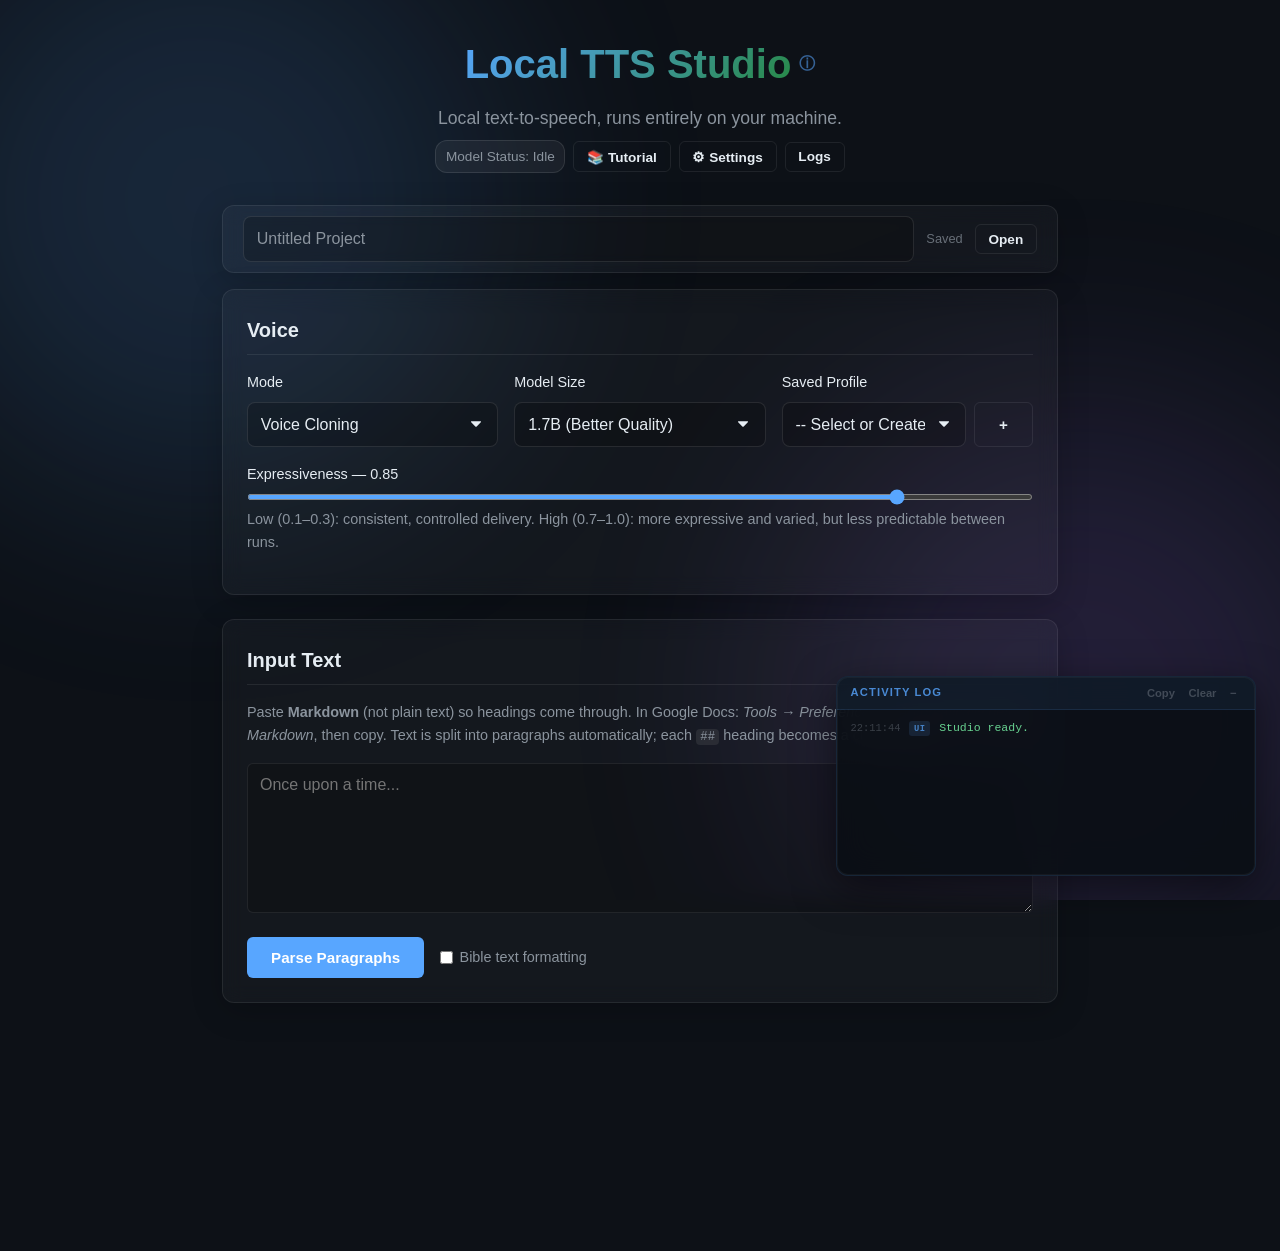
==== static/index.html @ 71f6c40f "fix: cache-bust frontend assets on version change Serve / with Cache-Control: no-cache and stamp scr" ====
<!DOCTYPE html>
<!--
  Local TTS Studio — single-page UI markup.

  The only HTML page in the app, served at "/" by the FastAPI backend (main.py).
  All behavior lives in static/script.js (loaded at the bottom of <body>) and all
  styling in static/style.css. Element IDs here are the contract script.js binds
  to (e.g. #text-input, #btn-parse, #paragraphs-list, the #projects-modal /
  #settings-modal dialogs) — renaming one means updating script.js too.
-->
<html lang="en">

<head>
    <meta charset="UTF-8">
    <meta name="viewport" content="width=device-width, initial-scale=1.0">
    <title>Local TTS Studio</title>
    <link rel="stylesheet" href="/static/style.css?v=__APP_VERSION__">
</head>

<body>
    <div class="background-effects">
        <div class="glow glow-1"></div>
        <div class="glow glow-2"></div>
    </div>

    <!-- ─── Download Progress Banner ─── -->
    <div id="download-progress-banner" class="download-progress-banner hidden">
        <div id="download-progress-text">Downloading model…</div>
        <div id="download-progress-detail" class="dl-banner-detail" style="display:none;"></div>
        <div id="download-progress-file" class="dl-banner-file" style="display:none;"></div>
        <div class="dl-progress-bar" id="download-progress-bar">
            <div class="dl-progress-fill" id="download-progress-fill"></div>
        </div>
    </div>

    <div class="container">
        <header>
            <div class="header-top">
                <h1>Local TTS Studio
                    <span class="info-tooltip" id="info-btn" title="">
                        <span class="info-icon">&#9432;</span>
                        <span class="info-popover">
                            <strong>Hardware Requirements</strong><br>
                            Best on <strong>Apple M-series</strong> (M1/M2/M3/M4) using Metal GPU acceleration.<br><br>
                            <strong>Intel Macs</strong> are supported but run on CPU only &mdash; expect
                            5&ndash;10&times; slower generation.<br><br>
                            <strong>Windows/Linux</strong> with an NVIDIA GPU also works great via CUDA.
                        </span>
                    </span>
                </h1>
            </div>
            <p class="subtitle">Local text-to-speech, runs entirely on your machine.</p>
            <div class="header-badges">
                <span class="global-status-badge idle" id="global-status-badge">Model Status: Idle</span>
                <button id="btn-open-tutorial" class="secondary-btn small-btn" title="How to use this app">&#128218; Tutorial</button>
                <button id="btn-open-settings" class="secondary-btn small-btn" title="Settings &amp; Diagnostics">&#9881; Settings</button>
                <button id="btn-toggle-log" class="secondary-btn small-btn" title="Toggle Activity Log">Logs</button>
            </div>
        </header>

        <div id="update-banner" class="update-banner hidden">
            <span>A new version (<span id="update-version"></span>) is available!</span>
            <button id="btn-do-update" class="primary-btn small-btn">Update Now</button>
        </div>

        <!-- Project Bar -->
        <div class="project-bar glass" id="project-bar">
            <input type="text" id="project-name-input" class="project-name-input" placeholder="Untitled Project" value="">
            <div class="project-bar-right">
                <span id="save-status" class="save-status">Saved</span>
                <button id="btn-open-project" class="secondary-btn small-btn">Open</button>
            </div>
        </div>

        <main>
            <section class="settings-panel glass">
                <h2>Voice</h2>
                <div class="settings-grid">
                    <div class="setting-item">
                        <label for="model-type-select">Mode</label>
                        <select id="model-type-select">
                            <option value="Base" selected>Voice Cloning</option>
                            <option value="CustomVoice">Preprogrammed Voice</option>
                            <option value="VoiceDesign">Voice Design</option>
                        </select>
                    </div>

                    <!-- Model Size -->
                    <div class="setting-item">
                        <label for="model-size-select">Model Size</label>
                        <select id="model-size-select">
                            <option value="1.7B" selected>1.7B (Better Quality)</option>
                            <option value="0.6B">0.6B (Faster, Less VRAM)</option>
                        </select>
                    </div>

                    <!-- CustomVoice: Speaker Select -->
                    <div id="config-custom-voice" class="setting-item hidden">
                        <label for="speaker-select">Speaker</label>
                        <select id="speaker-select">
                            <option value="Vivian">Vivian</option>
                            <option value="Aiden">Aiden</option>
                            <option value="Dylan">Dylan</option>
                            <option value="Eric">Eric</option>
                            <option value="Ono_Anna">Ono Anna</option>
                            <option value="Ryan">Ryan</option>
                            <option value="Serena">Serena</option>
                            <option value="Sohee">Sohee</option>
                            <option value="Uncle_Fu">Uncle Fu</option>
                        </select>
                    </div>

                    <!-- CustomVoice: Style instruction -->
                    <div id="config-custom-voice-instruct" class="setting-item hidden" style="grid-column: 1 / -1;">
                        <label for="custom-voice-instruct">Style Instruction <span style="font-weight:400; opacity:0.6;">(optional)</span></label>
                        <input type="text" id="custom-voice-instruct"
                            placeholder="e.g., Speak slowly with a calm, warm tone. Or: Read with energy and enthusiasm.">
                        <p class="hint">Tell the model how to deliver the text — pace, tone, emotion, energy. Leave blank for the speaker's default style.</p>
                    </div>

                    <!-- VoiceDesign: Prompt Input -->
                    <div id="config-voice-design" class="setting-item hidden">
                        <label for="voice-design-prompt">Voice Description</label>
                        <input type="text" id="voice-design-prompt"
                            placeholder="e.g., Speak in an incredulous tone, but with a hint of panic.">
                    </div>

                    <!-- Base (Cloning): File Upload and Ref Text -->
                    <div id="config-base" class="setting-item hidden">
                        <label for="saved-voice-select">Saved Profile</label>
                        <div style="display: flex; gap: 8px;">
                            <select id="saved-voice-select">
                                <option value="">-- Select or Create New Profile --</option>
                            </select>
                            <button id="btn-open-save-modal" class="secondary-btn"
                                title="Create New Saved Voice">+</button>
                            <button id="btn-delete-profile" class="secondary-btn hidden" title="Delete Selected Profile"
                                style="color: #ef4444; border-color: rgba(239, 68, 68, 0.3);">&#128465;</button>
                        </div>
                    </div>
                    <!-- Temperature: applies to all modes -->
                    <div class="setting-item" style="grid-column: 1 / -1;">
                        <label for="temperature-slider">Expressiveness &mdash; <span id="temperature-value">0.85</span></label>
                        <input type="range" id="temperature-slider" min="0.1" max="1.0" step="0.05" value="0.85">
                        <p class="hint">Low (0.1–0.3): consistent, controlled delivery. High (0.7–1.0): more expressive and varied, but less predictable between runs.</p>
                    </div>
                </div>
            </section>

            <section class="input-panel glass">
                <h2>Input Text</h2>
                <p class="hint">Paste <strong>Markdown</strong> (not plain text) so headings come through. In Google Docs: <em>Tools → Preferences → Automatically detect Markdown</em>, then copy. Text is split into paragraphs automatically; each <code>##</code> heading becomes a chapter start.</p>
                <textarea id="text-input" placeholder="Once upon a time..."></textarea>
                <div class="parse-options">
                    <button id="btn-parse" class="primary-btn">Parse Paragraphs</button>
                    <label class="checkbox-label">
                        <input type="checkbox" id="bible-text-mode"> Bible text formatting
                    </label>
                </div>
            </section>

            <section class="paragraphs-panel glass hidden" id="paragraphs-container">
                <div class="paragraphs-header">
                    <h2>Paragraphs (<span id="para-count">0</span>)</h2>
                    <div class="bulk-actions" style="align-items: center;">
                        <button id="btn-generate-all" class="secondary-btn">Generate All</button>
                        <button id="btn-stop-generation" class="danger-btn hidden">Stop</button>
                        <div id="download-options" class="hidden" style="margin-left: 1rem; display: flex; align-items: center; gap: 8px;">
                            <div class="format-toggle">
                                <button class="format-btn active" data-format="wav">WAV</button>
                                <button class="format-btn" data-format="m4a">M4A</button>
                            </div>
                            <button id="btn-download-all" class="primary-btn">Download Audio</button>
                            <button id="btn-copy-chapters" class="secondary-btn">Copy Chapters Shortcode</button>
                        </div>
                    </div>
                </div>

                <div id="paragraphs-list" class="paragraphs-list">
                    <!-- Cards will be injected here via JS -->
                </div>
            </section>
        </main>
    </div>

    <!-- Tutorial Modal -->
    <div id="tutorial-modal" class="modal hidden">
        <div class="modal-content glass tutorial-modal-content">
            <div class="modal-header">
                <h2>&#128218; How to Use Local TTS Studio</h2>
                <button id="btn-close-tutorial-modal" class="close-btn">&times;</button>
            </div>
            <div class="modal-body">
                <div class="tutorial-step">
                    <span class="tutorial-step-num">1</span>
                    <div>
                        <strong>Pick a voice</strong>
                        <p>In the <em>Voice</em> panel, choose a Mode: <strong>Voice Cloning</strong> (clone any
                            voice from a short audio sample), <strong>Preprogrammed Voice</strong> (built-in
                            speakers), or <strong>Voice Design</strong> (describe the voice you want in words).
                            The 1.7B model sounds best; 0.6B is faster.</p>
                    </div>
                </div>
                <div class="tutorial-step">
                    <span class="tutorial-step-num">2</span>
                    <div>
                        <strong>Paste your text</strong>
                        <p>Paste <strong>Markdown</strong> into the <em>Input Text</em> box and click
                            <strong>Parse Paragraphs</strong>. Your text is split into paragraph cards, and each
                            <code>##</code> heading becomes a chapter start. The first line becomes the project
                            name.</p>
                    </div>
                </div>
                <div class="tutorial-step">
                    <span class="tutorial-step-num">3</span>
                    <div>
                        <strong>Generate audio</strong>
                        <p>Click <strong>Generate All</strong> (or <kbd>&#8984;+Enter</kbd>) to synthesize every
                            paragraph, or use each card's <strong>Generate</strong> button one at a time. The
                            first run downloads the model, which can take a few minutes &mdash; after that
                            everything runs offline.</p>
                    </div>
                </div>
                <div class="tutorial-step">
                    <span class="tutorial-step-num">4</span>
                    <div>
                        <strong>Review and fix</strong>
                        <p>Play each card's audio. Don't like a paragraph? Edit its text right in the card or hit
                            <strong>Regenerate</strong> &mdash; each attempt is kept as a <em>take</em> so you can
                            A/B them and keep the best. You can also reorder, insert, or delete paragraphs.</p>
                    </div>
                </div>
                <div class="tutorial-step">
                    <span class="tutorial-step-num">5</span>
                    <div>
                        <strong>Export</strong>
                        <p>When every paragraph shows <em>Ready</em>, choose <strong>WAV</strong> or
                            <strong>M4A</strong> and click <strong>Download Audio</strong> to get one merged file.</p>
                    </div>
                </div>
                <p class="hint" style="margin: 0;">Your work auto-saves as a project &mdash; reopen it anytime via
                    <strong>Open</strong> in the project bar. Press <kbd>Esc</kbd> to close any window like this
                    one.</p>
            </div>
        </div>
    </div>

    <!-- Projects Modal -->
    <div id="projects-modal" class="modal hidden">
        <div class="modal-content glass">
            <div class="modal-header">
                <h2>Projects</h2>
                <div style="display: flex; gap: 8px; align-items: center;">
                    <button id="btn-new-project" class="primary-btn small-btn">+ New Project</button>
                    <button id="btn-close-projects-modal" class="close-btn">&times;</button>
                </div>
            </div>
            <div class="modal-body">
                <p id="no-projects-msg" class="hint hidden">No saved projects yet.</p>
                <div id="projects-list"></div>
            </div>
        </div>
    </div>

    <!-- Save Profile Modal -->
    <div id="save-profile-modal" class="modal hidden">
        <div class="modal-content glass">
            <div class="modal-header">
                <h2>Save New Voice Profile</h2>
                <button id="btn-close-modal" class="close-btn">&times;</button>
            </div>
            <div class="modal-body">
                <div class="setting-item wide-setting">
                    <label for="new-profile-name">Profile Name</label>
                    <input type="text" id="new-profile-name" placeholder="e.g. My Custom Voice">
                </div>
                <div class="setting-item wide-setting">
                    <label for="new-profile-audio">Reference Audio (.wav or .mp3)</label>
                    <input type="file" id="new-profile-audio" accept="audio/*">
                </div>
                <div class="setting-item wide-setting">
                    <label for="new-profile-text">Reference Text</label>
                    <input type="text" id="new-profile-text" placeholder="Text spoken in the audio file">
                </div>
                <button id="btn-save-profile" class="primary-btn" style="width: 100%; margin-top: 16px;">Save Voice
                    Profile</button>
            </div>
        </div>
    </div>

    <!-- ─── Activity Log Drawer ─── -->
    <div id="activity-log" class="activity-log">
        <div class="activity-log-header">
            <span>Activity Log</span>
            <div class="log-header-actions">
                <button id="btn-copy-log" class="log-clear-btn" title="Copy all entries to clipboard">Copy</button>
                <button id="btn-clear-log" class="log-clear-btn" title="Clear log view">Clear</button>
                <button id="btn-minimize-log" class="log-clear-btn" title="Minimize">&#8722;</button>
            </div>
        </div>
        <div id="activity-log-entries" class="activity-log-entries"></div>
    </div>

    <!-- ─── Settings / Diagnostics Modal ─── -->
    <div id="settings-modal" class="modal hidden">
        <div class="modal-content glass settings-modal-content">
            <div class="modal-header">
                <h2>&#9881; Settings &amp; Diagnostics</h2>
                <button id="btn-close-settings-modal" class="close-btn">&times;</button>
            </div>
            <!-- Tab bar -->
            <div class="settings-tabs">
                <button class="settings-tab active" data-tab="defaults">Defaults</button>
                <button class="settings-tab" data-tab="remote">Remote</button>
                <button class="settings-tab" data-tab="models">Models</button>
                <button class="settings-tab" data-tab="diagnostics">Diagnostics</button>
            </div>

            <!-- Tab: Defaults -->
            <div class="settings-tab-panel active" id="settings-tab-defaults">
                <div class="modal-body">
                    <div class="setting-item wide-setting">
                        <label for="pref-model-size">Preferred Model Size</label>
                        <select id="pref-model-size">
                            <option value="0.6B">0.6B (Faster, Less VRAM)</option>
                            <option value="1.7B">1.7B (Better Quality)</option>
                        </select>
                    </div>
                    <div class="setting-item wide-setting">
                        <label for="pref-model-type">Preferred Mode</label>
                        <select id="pref-model-type">
                            <option value="Base">Voice Cloning</option>
                            <option value="CustomVoice">Preprogrammed Voice</option>
                            <option value="VoiceDesign">Voice Design</option>
                        </select>
                    </div>
                    <label class="checkbox-label">
                        <input type="checkbox" id="pref-auto-preload">
                        Auto-preload preferred model at startup
                    </label>
                    <button id="btn-save-settings" class="primary-btn" style="width:100%;margin-top:8px;">Save</button>
                    <p id="settings-save-msg" class="settings-save-msg hidden"></p>
                </div>
            </div>

            <!-- Tab: Remote generation server -->
            <div class="settings-tab-panel" id="settings-tab-remote">
                <div class="modal-body">
                    <p class="hint" style="margin-top:0;">Generate audio on a shared server instead of this
                        machine &mdash; useful if your Mac is slow. Only synthesis runs remotely; your projects,
                        voice profiles, and exported audio all stay local. Leave the URL empty to generate
                        locally.</p>
                    <div class="setting-item wide-setting">
                        <label for="remote-server-url">Server URL</label>
                        <input type="text" id="remote-server-url" placeholder="https://tts-server.example.ts.net">
                    </div>
                    <div class="setting-item wide-setting">
                        <label for="remote-server-token">Access Token</label>
                        <input type="password" id="remote-server-token" placeholder="Paste the token you were given">
                    </div>
                    <div style="display:flex; align-items:center; gap:10px;">
                        <button id="btn-test-remote" class="secondary-btn small-btn">Test Connection</button>
                        <span id="remote-test-result" class="hint" style="margin:0;"></span>
                    </div>
                    <button id="btn-save-remote" class="primary-btn" style="width:100%;margin-top:8px;">Save</button>
                    <p id="remote-save-msg" class="settings-save-msg hidden"></p>
                </div>
            </div>

            <!-- Tab: Models -->
            <div class="settings-tab-panel" id="settings-tab-models">
                <div class="modal-body">
                    <div style="display:flex;justify-content:space-between;align-items:center;margin-bottom:12px;">
                        <span style="font-size:0.85rem;color:var(--text-muted);">Model cache on disk</span>
                        <button id="btn-refresh-models" class="secondary-btn small-btn">&#8635; Refresh</button>
                    </div>
                    <div id="models-table-wrap">
                        <p class="hint">Loading…</p>
                    </div>
                </div>
            </div>

            <!-- Tab: Diagnostics -->
            <div class="settings-tab-panel" id="settings-tab-diagnostics">
                <div class="modal-body">
                    <div style="display:flex;gap:8px;margin-bottom:12px;">
                        <button id="btn-refresh-diag" class="secondary-btn small-btn">&#8635; Refresh</button>
                        <button id="btn-copy-diag" class="secondary-btn small-btn">Copy JSON</button>
                    </div>
                    <div id="diag-health-rows" class="diag-health-rows"></div>
                    <pre id="diag-json-pre" class="diag-json-pre">Loading…</pre>
                </div>
            </div>
        </div>
    </div>

    <script src="/static/script.js?v=__APP_VERSION__"></script>
</body>

</html>
---- static/style.css ----
/*
 * Local TTS Studio — stylesheet.
 *
 * The single stylesheet for index.html. Implements the app's dark
 * "glassmorphism" theme (GitHub-dark-inspired palette). All colors, radii, and
 * other shared tokens are defined as CSS custom properties on :root below —
 * prefer reusing those variables over hardcoding values so the theme stays
 * consistent. Organized roughly: tokens → layout/panels → controls → paragraph
 * cards → modals → activity log → models table.
 */
:root {
    --bg-color: #0d1117;
    --glass-bg: rgba(255, 255, 255, 0.03);
    --glass-border: rgba(255, 255, 255, 0.08);
    --text-main: #e6edf3;
    --text-muted: #8b949e;
    --primary: #58a6ff;
    --primary-hover: #3182ce;
    --secondary: #238636;
    --secondary-hover: #2ea043;
    --danger: #f85149;
    --radius: 12px;
}

* {
    box-sizing: border-box;
    margin: 0;
    padding: 0;
}

body {
    font-family: -apple-system, BlinkMacSystemFont, 'Segoe UI', 'Inter', sans-serif;
    background-color: var(--bg-color);
    color: var(--text-main);
    line-height: 1.6;
    min-height: 100vh;
    position: relative;
    overflow-x: hidden;
}

.background-effects {
    position: fixed;
    top: 0;
    left: 0;
    width: 100%;
    height: 100%;
    z-index: -1;
    overflow: hidden;
    pointer-events: none;
}

.glow {
    position: absolute;
    width: 600px;
    height: 600px;
    border-radius: 50%;
    filter: blur(120px);
    opacity: 0.15;
}

.glow-1 {
    top: -100px;
    left: -100px;
    background: #58a6ff;
    animation: float 10s ease-in-out infinite alternate;
}

.glow-2 {
    bottom: -100px;
    right: -100px;
    background: #a371f7;
    animation: float 12s ease-in-out infinite alternate-reverse;
}

@keyframes float {
    0% {
        transform: translate(0, 0);
    }

    100% {
        transform: translate(50px, 50px);
    }
}

@media (prefers-reduced-motion: reduce) {

    .glow-1,
    .glow-2 {
        animation: none;
    }

    .status-badge.generating {
        animation: none;
    }
}

.container {
    max-width: 900px;
    margin: 0 auto;
    padding: 2rem;
    padding-bottom: 14rem;
}

header {
    text-align: center;
    margin-bottom: 2rem;
}

.header-top {
    display: flex;
    justify-content: center;
    align-items: center;
    gap: 15px;
    margin-bottom: 0.5rem;
}

header h1 {
    font-size: 2.5rem;
    font-weight: 700;
    margin-bottom: 0px;
    background: linear-gradient(135deg, var(--primary), var(--secondary));
    -webkit-background-clip: text;
    -webkit-text-fill-color: transparent;
    background-clip: text;
    display: flex;
    align-items: center;
    gap: 0.5rem;
}

/* Info tooltip */
.info-tooltip {
    position: relative;
    display: inline-flex;
    align-items: center;
}

.info-icon {
    font-size: 1rem;
    background: none;
    -webkit-text-fill-color: rgba(88, 166, 255, 0.55);
    cursor: pointer;
    line-height: 1;
    vertical-align: middle;
}

.info-popover {
    display: none;
    position: absolute;
    top: calc(100% + 10px);
    left: 50%;
    transform: translateX(-50%);
    width: 280px;
    background: rgba(13, 17, 23, 0.96);
    border: 1px solid rgba(88, 166, 255, 0.2);
    border-radius: var(--radius);
    padding: 1rem;
    font-size: 0.82rem;
    line-height: 1.6;
    color: var(--text-muted);
    box-shadow: 0 12px 40px rgba(0, 0, 0, 0.5);
    z-index: 100;
    white-space: normal;
    /* Override gradient text so popover text is readable */
    -webkit-text-fill-color: var(--text-muted);
    text-align: left;
}

.info-popover strong {
    -webkit-text-fill-color: var(--text-main);
    color: var(--text-main);
}

.info-tooltip:hover .info-popover {
    display: block;
}

.global-status-badge {
    padding: 0.3rem 0.6rem;
    border-radius: 12px;
    font-size: 0.85rem;
    font-weight: 500;
    white-space: nowrap;
    transition: all 0.3s ease;
    border: 1px solid rgba(255, 255, 255, 0.1);
}

.global-status-badge.idle {
    background: rgba(255, 255, 255, 0.05);
    color: var(--text-muted);
}

.global-status-badge.downloading {
    background: rgba(43, 108, 176, 0.2);
    color: #63b3ed;
    border-color: rgba(66, 153, 225, 0.3);
}

.global-status-badge.ready {
    background: rgba(47, 133, 90, 0.2);
    color: #68d391;
    border-color: rgba(72, 187, 120, 0.3);
}

.global-status-badge.error {
    background: rgba(197, 48, 48, 0.2);
    color: #fc8181;
    border-color: rgba(245, 101, 101, 0.3);
}

.global-status-badge.stalled {
    background: rgba(146, 90, 0, 0.2);
    color: #f6c90e;
    border-color: rgba(246, 201, 14, 0.3);
}

.subtitle {
    color: var(--text-muted);
    font-size: 1.1rem;
    margin-bottom: 0.5rem;
}

.update-banner {
    background: rgba(88, 166, 255, 0.15);
    border: 1px solid rgba(88, 166, 255, 0.3);
    border-radius: var(--radius);
    padding: 0.75rem 1rem;
    margin-bottom: 1.5rem;
    display: flex;
    justify-content: space-between;
    align-items: center;
    color: #c9d1d9;
    font-weight: 500;
}

.update-banner.hidden {
    display: none !important;
}

.small-btn {
    padding: 0.4rem 0.8rem;
    font-size: 0.85rem;
}

.glass {
    background: var(--glass-bg);
    border: 1px solid var(--glass-border);
    border-radius: var(--radius);
    padding: 1.5rem;
    margin-bottom: 1.5rem;
    backdrop-filter: blur(10px);
    box-shadow: 0 8px 32px rgba(0, 0, 0, 0.2);
    transition: transform 0.2s ease, border-color 0.2s ease;
}

.glass:hover {
    border-color: rgba(255, 255, 255, 0.12);
}

h2 {
    font-size: 1.25rem;
    font-weight: 600;
    margin-bottom: 1rem;
    border-bottom: 1px solid var(--glass-border);
    padding-bottom: 0.5rem;
}

.hint {
    color: var(--text-muted);
    font-size: 0.9rem;
    margin-bottom: 1rem;
}

.hint code {
    font-family: ui-monospace, SFMono-Regular, Menlo, monospace;
    font-size: 0.85em;
    padding: 0.05em 0.35em;
    border-radius: 4px;
    background: rgba(127, 127, 127, 0.18);
}

.settings-grid {
    display: grid;
    grid-template-columns: repeat(auto-fill, minmax(200px, 1fr));
    gap: 1rem;
}

.setting-item {
    display: flex;
    flex-direction: column;
    gap: 0.5rem;
}

label {
    font-size: 0.9rem;
    font-weight: 500;
}

select,
input[type="text"],
input[type="file"] {
    width: 100%;
    padding: 0.8rem;
    border-radius: 8px;
    border: 1px solid rgba(255, 255, 255, 0.1);
    background: rgba(0, 0, 0, 0.2);
    color: var(--text-main);
    font-size: 1rem;
    outline: none;
    transition: all 0.3s ease;
}

select {
    padding-right: 2.5rem;
    appearance: none;
    -webkit-appearance: none;
    background-image: url("data:image/svg+xml;charset=US-ASCII,%3Csvg%20xmlns%3D%22http%3A%2F%2Fwww.w3.org%2F2000%2Fsvg%22%20width%3D%22292.4%22%20height%3D%22292.4%22%3E%3Cpath%20fill%3D%22%23e6edf3%22%20d%3D%22M287%2069.4a17.6%2017.6%200%200%200-13-5.4H18.4c-5%200-9.3%201.8-12.9%205.4A17.6%2017.6%200%200%200%200%2082.2c0%205%201.8%209.3%205.4%2012.9l128%20127.9c3.6%203.6%207.8%205.4%2012.8%205.4s9.2-1.8%2012.8-5.4L287%2095c3.5-3.5%205.4-7.8%205.4-12.8%200-5-1.9-9.2-5.5-12.8z%22%2F%3E%3C%2Fsvg%3E");
    background-repeat: no-repeat;
    background-position: right 1rem center;
    background-size: 0.65rem auto;
}

select:focus,
input[type="text"]:focus,
input[type="file"]:focus {
    border-color: var(--primary);
    box-shadow: 0 0 0 2px rgba(99, 102, 241, 0.2);
}

input[type="range"] {
    width: 100%;
    accent-color: var(--primary);
    height: 6px;
    cursor: pointer;
}

textarea {
    background: rgba(0, 0, 0, 0.2);
    border: 1px solid var(--glass-border);
    border-radius: 6px;
    color: var(--text-main);
    padding: 0.75rem;
    font-family: inherit;
    font-size: 1rem;
    outline: none;
    transition: border-color 0.2s ease;
    width: 100%;
    min-height: 150px;
    resize: vertical;
    margin-bottom: 1rem;
}

textarea:focus {
    border-color: var(--primary);
}

.wide-setting {
    width: 100%;
}

.hidden {
    display: none !important;
}

button {
    font-family: inherit;
    font-weight: 600;
    padding: 0.75rem 1.5rem;
    border-radius: 6px;
    border: none;
    cursor: pointer;
    font-size: 0.95rem;
    transition: all 0.2s ease;
    display: inline-flex;
    align-items: center;
    justify-content: center;
    gap: 0.5rem;
}

.primary-btn {
    background: var(--primary);
    color: #fff;
}

.primary-btn:hover {
    background: var(--primary-hover);
    transform: translateY(-1px);
}

.secondary-btn {
    background: transparent;
    border: 1px solid var(--glass-border);
    color: var(--text-main);
}

.secondary-btn:hover {
    background: rgba(255, 255, 255, 0.05);
    border-color: rgba(255, 255, 255, 0.1);
}

button:focus-visible {
    outline: 2px solid var(--primary);
    outline-offset: 2px;
}

.danger-btn {
    background: transparent;
    border: 1px solid rgba(248, 81, 73, 0.4);
    color: var(--danger);
}

.danger-btn:hover {
    background: rgba(248, 81, 73, 0.1);
    border-color: var(--danger);
}

.parse-options {
    display: flex;
    align-items: center;
    gap: 1rem;
    flex-wrap: wrap;
}

.checkbox-label {
    display: flex;
    align-items: center;
    gap: 0.4rem;
    font-size: 0.9rem;
    color: var(--text-muted);
    cursor: pointer;
    user-select: none;
}

.checkbox-label input[type="checkbox"] {
    width: auto;
    cursor: pointer;
}

.paragraphs-header {
    display: flex;
    justify-content: space-between;
    align-items: center;
    margin-bottom: 1.5rem;
    border-bottom: 1px solid var(--glass-border);
    padding-bottom: 0.5rem;
}

.paragraphs-header h2 {
    border-bottom: none;
    margin-bottom: 0;
    padding-bottom: 0;
}

.bulk-actions {
    display: flex;
    gap: 0.5rem;
}

.format-toggle {
    display: flex;
    border: 1px solid var(--glass-border);
    border-radius: 6px;
    overflow: hidden;
}

.format-btn {
    background: transparent;
    border: none;
    border-radius: 0;
    color: var(--text-muted);
    font-size: 0.8rem;
    font-weight: 600;
    padding: 0 10px;
    cursor: pointer;
    transition: background 0.15s, color 0.15s;
}

.format-btn:hover {
    background: rgba(255, 255, 255, 0.05);
    color: var(--text-main);
}

.format-btn.active {
    background: rgba(88, 166, 255, 0.15);
    color: var(--primary);
}

.paragraphs-list {
    display: flex;
    flex-direction: column;
    gap: 1rem;
}

.paragraph-card {
    background: rgba(0, 0, 0, 0.15);
    border: 1px solid var(--glass-border);
    border-radius: 8px;
    padding: 1rem;
    display: flex;
    flex-direction: column;
    gap: 0.75rem;
}

.paragraph-card-header {
    display: flex;
    justify-content: space-between;
    align-items: center;
    margin-bottom: -0.5rem;
}

.para-reorder-btns {
    display: flex;
    gap: 2px;
}

.reorder-btn {
    background: transparent;
    border: none;
    color: var(--text-muted);
    font-size: 0.9rem;
    cursor: pointer;
    padding: 0 0.25rem;
    border-radius: 4px;
    line-height: 1.4;
    transition: background 0.15s, color 0.15s;
}

.reorder-btn:hover:not(:disabled) {
    background: rgba(255, 255, 255, 0.08);
    color: var(--text-main);
}

.reorder-btn:disabled {
    opacity: 0.2;
    cursor: default;
}

.delete-para-btn {
    background: transparent;
    border: none;
    color: var(--text-muted);
    font-size: 1.25rem;
    cursor: pointer;
    line-height: 1;
    padding: 0 0.3rem;
    border-radius: 4px;
    transition: background 0.2s ease, color 0.2s ease;
}

.delete-para-btn:hover {
    background: rgba(248, 81, 73, 0.15);
    color: var(--danger);
}

.chapter-toggle-btn {
    display: inline-flex;
    align-items: center;
    gap: 0.3rem;
    background: transparent;
    border: 1px solid var(--glass-border);
    color: var(--text-muted);
    font-size: 0.72rem;
    font-weight: 500;
    cursor: pointer;
    padding: 0.2rem 0.6rem;
    border-radius: 999px;
    margin-left: auto;
    margin-right: 0.4rem;
    line-height: 1.3;
    white-space: nowrap;
    transition: background 0.15s, color 0.15s, border-color 0.15s;
}

.chapter-toggle-btn:hover {
    background: rgba(255, 255, 255, 0.06);
    color: var(--text-main);
    border-color: rgba(255, 255, 255, 0.18);
}

.chapter-toggle-btn.active {
    background: rgba(88, 166, 255, 0.12);
    border-color: var(--primary);
    color: var(--primary);
}

.paragraph-card.is-chapter {
    border-left: 3px solid var(--primary);
}

/* Insert-a-paragraph affordance between cards: a quiet "+" that brightens,
   with a hairline that fades in on hover to read as "insert here". */
.insert-row {
    display: flex;
    align-items: center;
    justify-content: center;
    position: relative;
    height: 0.5rem;
    margin: 0.25rem 0;
    opacity: 0.4;
    transition: opacity 0.15s ease;
}

.insert-row::before {
    content: "";
    position: absolute;
    left: 12%;
    right: 12%;
    height: 1px;
    background: linear-gradient(to right, transparent, var(--primary), transparent);
    opacity: 0;
    transition: opacity 0.15s ease;
}

.insert-row:hover {
    opacity: 1;
}

.insert-row:hover::before {
    opacity: 0.5;
}

.insert-para-btn {
    position: relative;
    z-index: 1;
    flex: 0 0 auto;
    box-sizing: border-box;
    width: 22px;
    height: 22px;
    min-width: 22px;
    padding: 0;
    border-radius: 50%;
    border: 1px solid var(--glass-border);
    background: var(--bg-color);
    color: var(--text-muted);
    font-size: 0.9rem;
    line-height: 1;
    cursor: pointer;
    display: flex;
    align-items: center;
    justify-content: center;
    transition: background 0.15s, color 0.15s, border-color 0.15s, transform 0.15s;
}

.insert-para-btn:hover {
    background: var(--primary);
    border-color: var(--primary);
    color: #fff;
    transform: scale(1.08);
}

.paragraph-text {
    font-size: 0.95rem;
    line-height: 1.5;
    color: #c9d1d9;
}

.paragraph-text-edit {
    font-size: 0.95rem;
    line-height: 1.5;
    color: #c9d1d9;
    background: transparent;
    border: 1px solid transparent;
    border-radius: 4px;
    /* Constant padding (offset by negative margin) so the JS autosize height
       stays correct on hover/focus — only colors change between states. */
    padding: 0.5rem;
    margin: -0.5rem;
    width: 100%;
    min-height: auto;
    resize: none;
    overflow: hidden;
    font-family: inherit;
    transition: border-color 0.2s ease, background 0.2s ease;
}

.paragraph-text-edit:hover,
.paragraph-text-edit:focus {
    background: rgba(0, 0, 0, 0.2);
    border-color: var(--glass-border);
    outline: none;
}

.card-actions {
    display: flex;
    justify-content: space-between;
    align-items: center;
    margin-top: 0.5rem;
}

.action-buttons {
    display: flex;
    gap: 0.5rem;
}

.action-buttons button {
    padding: 0.4rem 0.8rem;
    font-size: 0.85rem;
}

.audio-player {
    flex-grow: 1;
    margin-left: 1rem;
    height: 36px;
}

.takes-row {
    display: flex;
    flex-wrap: wrap;
    gap: 0.4rem;
    margin-top: 0.5rem;
}

.take-chip {
    display: inline-flex;
    align-items: center;
    gap: 0.35rem;
    font-size: 0.8rem;
    padding: 0.2rem 0.6rem;
    border-radius: 999px;
    border: 1px solid var(--glass-border);
    background: rgba(255, 255, 255, 0.05);
    color: var(--text-muted);
    cursor: pointer;
    transition: background 0.2s ease, color 0.2s ease, border-color 0.2s ease;
}

.take-chip:hover {
    color: var(--text-main);
    border-color: var(--primary);
}

.take-chip.active {
    color: var(--primary);
    background: rgba(88, 166, 255, 0.12);
    border-color: var(--primary);
}

.take-chip-x {
    color: var(--text-muted);
    font-size: 0.9rem;
    line-height: 1;
    padding: 0 0.1rem;
}

.take-chip-x:hover {
    color: var(--danger);
}

.status-badge {
    font-size: 0.8rem;
    padding: 0.2rem 0.5rem;
    border-radius: 4px;
    background: rgba(255, 255, 255, 0.05);
    color: var(--text-muted);
}

.status-badge.generating {
    color: #d2a8ff;
    background: rgba(210, 168, 255, 0.1);
    animation: pulse 1.5s infinite;
}

.status-badge.regenerate {
    color: #d4a72c;
    background: rgba(212, 167, 44, 0.1);
}

.status-badge.done {
    color: var(--secondary);
    background: rgba(35, 134, 54, 0.1);
}

.status-badge.error {
    color: var(--danger);
    background: rgba(248, 81, 73, 0.1);
}

@keyframes pulse {
    0% {
        opacity: 0.6;
    }

    50% {
        opacity: 1;
    }

    100% {
        opacity: 0.6;
    }
}

/* Scrollbar styling */
::-webkit-scrollbar {
    width: 8px;
    height: 8px;
}

::-webkit-scrollbar-track {
    background: var(--bg-color);
}

::-webkit-scrollbar-thumb {
    background: var(--glass-border);
    border-radius: 4px;
}

::-webkit-scrollbar-thumb:hover {
    background: rgba(255, 255, 255, 0.2);
}

/* Modal Styling */
.modal {
    position: fixed;
    top: 0;
    left: 0;
    width: 100vw;
    height: 100vh;
    background: rgba(0, 0, 0, 0.6);
    backdrop-filter: blur(4px);
    display: flex;
    justify-content: center;
    align-items: center;
    z-index: 1000;
}

.modal-content {
    background: var(--bg-color);
    width: 90%;
    max-width: 500px;
    max-height: 85vh;
    display: flex;
    flex-direction: column;
    padding: 2rem;
    position: relative;
    border-radius: var(--radius);
}

.modal-header {
    display: flex;
    justify-content: space-between;
    align-items: center;
    margin-bottom: 1.5rem;
    flex-shrink: 0;
}

.modal-header h2 {
    margin: 0;
    border: none;
    padding: 0;
}

.close-btn {
    background: transparent;
    border: none;
    color: var(--text-muted);
    font-size: 1.5rem;
    cursor: pointer;
    line-height: 1;
    padding: 0.2rem;
}

.close-btn:hover {
    color: var(--danger);
}

.modal-body {
    display: flex;
    flex-direction: column;
    gap: 1rem;
    flex: 1;
    min-height: 0;
    overflow-y: auto;
}

/* Tutorial modal */
.tutorial-modal-content {
    max-width: 640px;
}

.tutorial-step {
    display: flex;
    gap: 0.9rem;
    align-items: flex-start;
}

.tutorial-step-num {
    flex-shrink: 0;
    width: 1.8rem;
    height: 1.8rem;
    border-radius: 50%;
    background: var(--primary);
    color: #fff;
    font-weight: 700;
    font-size: 0.9rem;
    display: flex;
    align-items: center;
    justify-content: center;
}

.tutorial-step p {
    margin: 0.25rem 0 0;
    font-size: 0.9rem;
    line-height: 1.5;
    color: var(--text-muted);
}

.tutorial-step kbd {
    background: rgba(255, 255, 255, 0.08);
    border: 1px solid var(--glass-border);
    border-radius: 4px;
    padding: 0.05rem 0.35rem;
    font-size: 0.85em;
    font-family: inherit;
}

/* Activity Log */
.activity-log {
    position: fixed;
    bottom: 1.5rem;
    right: 1.5rem;
    width: 420px;
    height: 200px;
    background: rgba(10, 14, 20, 0.88);
    border: 1px solid rgba(88, 166, 255, 0.15);
    border-radius: var(--radius);
    backdrop-filter: blur(16px);
    -webkit-backdrop-filter: blur(16px);
    box-shadow: 0 12px 40px rgba(0, 0, 0, 0.5), 0 0 0 1px rgba(255, 255, 255, 0.04) inset;
    display: flex;
    flex-direction: column;
    z-index: 500;
    overflow: hidden;
}

.activity-log-header {
    display: flex;
    justify-content: space-between;
    align-items: center;
    padding: 0.45rem 0.85rem;
    background: rgba(88, 166, 255, 0.07);
    border-bottom: 1px solid rgba(88, 166, 255, 0.12);
    flex-shrink: 0;
}

.activity-log-header span {
    font-size: 0.7rem;
    font-weight: 700;
    letter-spacing: 0.1em;
    text-transform: uppercase;
    color: var(--primary);
    opacity: 0.8;
}

.log-clear-btn {
    background: transparent;
    border: none;
    color: rgba(139, 148, 158, 0.4);
    cursor: pointer;
    font-size: 0.7rem;
    padding: 0.15rem 0.3rem;
    border-radius: 3px;
    line-height: 1;
    transition: color 0.15s, background 0.15s;
}

.log-clear-btn:hover {
    background: rgba(248, 81, 73, 0.12);
    color: var(--danger);
}

.activity-log-entries {
    overflow-y: auto;
    flex: 1;
    padding: 0.3rem 0;
    scrollbar-width: thin;
    scrollbar-color: rgba(255, 255, 255, 0.08) transparent;
}

.activity-log-entries::-webkit-scrollbar {
    width: 4px;
}

.activity-log-entries::-webkit-scrollbar-thumb {
    background: rgba(255, 255, 255, 0.08);
    border-radius: 2px;
}

.log-entry {
    display: flex;
    align-items: baseline;
    gap: 0.55rem;
    padding: 0.22rem 0.85rem;
    font-size: 0.72rem;
    font-family: 'SF Mono', 'Fira Code', 'Consolas', monospace;
    line-height: 1.5;
    animation: log-in 0.18s ease;
}

@keyframes log-in {
    from {
        opacity: 0;
        transform: translateY(3px);
    }

    to {
        opacity: 1;
        transform: translateY(0);
    }
}

.log-time {
    color: rgba(139, 148, 158, 0.35);
    white-space: nowrap;
    flex-shrink: 0;
    font-size: 0.65rem;
}

.log-msg {
    color: rgba(180, 190, 200, 0.7);
}

.log-entry.ok .log-msg {
    color: #68d391;
}

.log-entry.warn .log-msg {
    color: #f6ad55;
}

.log-entry.error .log-msg {
    color: #fc8181;
}

/* Log source badges */
.log-source {
    font-size: 0.55rem;
    font-weight: 700;
    letter-spacing: 0.05em;
    padding: 0.08rem 0.3rem;
    border-radius: 3px;
    flex-shrink: 0;
    text-transform: uppercase;
    line-height: 1.4;
}

.log-source-client {
    background: rgba(88, 166, 255, 0.12);
    color: rgba(88, 166, 255, 0.7);
}

.log-source-server {
    background: rgba(163, 113, 247, 0.12);
    color: rgba(163, 113, 247, 0.7);
}

/* ─── Project Bar ─────────────────────────────────────────────────────────── */

.project-bar {
    display: flex;
    align-items: center;
    justify-content: space-between;
    padding: 10px 20px;
    margin-bottom: 16px;
    gap: 12px;
}

.project-bar-right {
    display: flex;
    align-items: center;
    gap: 12px;
    flex-shrink: 0;
}

.project-name-input {
    background: transparent;
    border: none;
    color: var(--text-main);
    font-size: 1.05rem;
    font-weight: 600;
    padding: 4px 6px;
    flex: 1;
    min-width: 120px;
    border-radius: 4px;
    transition: background 0.15s;
}

.project-name-input:hover {
    background: rgba(255, 255, 255, 0.05);
}

.project-name-input:focus {
    outline: none;
    background: rgba(255, 255, 255, 0.07);
}

.project-name-input::placeholder {
    color: var(--text-muted);
    font-weight: 400;
}

.save-status {
    font-size: 0.8rem;
    color: var(--text-muted);
    opacity: 0.7;
    white-space: nowrap;
    transition: opacity 0.3s;
}

.save-status.saving {
    opacity: 1;
    color: var(--primary);
}

/* ─── Project List (in Open modal) ───────────────────────────────────────── */

.project-item {
    display: flex;
    align-items: center;
    justify-content: space-between;
    padding: 12px 16px;
    border-radius: 8px;
    border: 1px solid var(--glass-border);
    margin-bottom: 8px;
    transition: background 0.15s, border-color 0.15s;
}

.project-item:hover {
    background: rgba(88, 166, 255, 0.06);
    border-color: rgba(88, 166, 255, 0.2);
}

.project-item-active {
    border-color: rgba(88, 166, 255, 0.4);
    background: rgba(88, 166, 255, 0.05);
}

.project-item-info {
    flex: 1;
    min-width: 0;
}

.project-item-name {
    font-weight: 600;
    color: var(--text-main);
    white-space: nowrap;
    overflow: hidden;
    text-overflow: ellipsis;
}

.project-item-meta {
    font-size: 0.8rem;
    color: var(--text-muted);
    margin-top: 2px;
}

.project-item-actions {
    display: flex;
    gap: 6px;
    margin-left: 12px;
    flex-shrink: 0;
}

.danger-btn {
    color: var(--danger) !important;
    border-color: rgba(248, 81, 73, 0.3) !important;
}

.danger-btn:hover {
    background: rgba(248, 81, 73, 0.1) !important;
    border-color: rgba(248, 81, 73, 0.5) !important;
}

/* ─── Header Badges Row ─── */
.header-badges {
    display: flex;
    align-items: center;
    justify-content: center;
    gap: 8px;
    flex-wrap: wrap;
    margin-top: 6px;
}

/* ─── Download Progress Banner ─── */
.download-progress-banner {
    position: fixed;
    top: 0;
    left: 0;
    width: 100%;
    z-index: 2000;
    background: linear-gradient(90deg, #1a4a7a 0%, #1a3a5c 100%);
    border-bottom: 2px solid #63b3ed;
    color: #e0f0ff;
    font-size: 0.95rem;
    font-weight: 600;
    padding: 0.6rem 1.5rem;
    text-align: center;
    letter-spacing: 0.02em;
    box-shadow: 0 2px 16px rgba(0, 100, 200, 0.4);
    transition: opacity 0.4s ease;
    pointer-events: none;
}

.download-progress-banner.hidden {
    display: none !important;
}

.download-progress-banner.fading-out {
    opacity: 0;
}

.download-progress-banner.stalled {
    background: linear-gradient(90deg, #5a3a00 0%, #3d2800 100%);
    border-bottom-color: #f6c90e;
    color: #fef3b3;
}

.download-progress-banner.connecting {
    background: linear-gradient(90deg, #2a2a4a 0%, #1f1f3a 100%);
    border-bottom-color: #a78bfa;
    color: #e0d7ff;
}

.dl-banner-detail {
    font-size: 0.82rem;
    font-weight: 400;
    opacity: 0.85;
    margin-top: 2px;
}

.dl-banner-file {
    font-size: 0.75rem;
    font-weight: 400;
    opacity: 0.6;
    margin-top: 1px;
    font-family: ui-monospace, SFMono-Regular, Menlo, monospace;
    white-space: nowrap;
    overflow: hidden;
    text-overflow: ellipsis;
    max-width: 100%;
}

.dl-progress-bar {
    margin: 8px auto 0;
    max-width: 720px;
    height: 6px;
    background: rgba(255, 255, 255, 0.08);
    border-radius: 3px;
    overflow: hidden;
    position: relative;
}

.dl-progress-fill {
    height: 100%;
    width: 0%;
    background: linear-gradient(90deg, #63b3ed 0%, #4299e1 100%);
    border-radius: 3px;
    transition: width 0.3s ease;
    box-shadow: 0 0 8px rgba(99, 179, 237, 0.6);
}

.download-progress-banner.stalled .dl-progress-fill {
    background: linear-gradient(90deg, #f6c90e 0%, #d4a200 100%);
    box-shadow: 0 0 8px rgba(246, 201, 14, 0.5);
}

/* Indeterminate (connecting): no concrete percentage yet — animate a moving
   chunk left-to-right so users can see the UI is alive. */
.download-progress-banner.connecting .dl-progress-fill {
    width: 35% !important;
    background: linear-gradient(90deg, transparent 0%, #a78bfa 50%, transparent 100%);
    box-shadow: none;
    animation: dl-indeterminate 1.4s ease-in-out infinite;
}

@keyframes dl-indeterminate {
    0%   { transform: translateX(-100%); }
    100% { transform: translateX(285%); }
}

/* ─── Activity Log Drawer ─── */
.log-header-actions {
    display: flex;
    gap: 4px;
    align-items: center;
}

/* ─── Settings Modal ─── */
.settings-modal-content {
    max-width: 620px;
    width: 95%;
    max-height: 85vh;
    display: flex;
    flex-direction: column;
    overflow: hidden;
}

.settings-tabs {
    display: flex;
    gap: 0;
    border-bottom: 1px solid var(--glass-border);
    margin-bottom: 0;
    flex-shrink: 0;
}

.settings-tab {
    background: transparent;
    border: none;
    border-bottom: 2px solid transparent;
    border-radius: 0;
    color: var(--text-muted);
    font-size: 0.9rem;
    font-weight: 600;
    padding: 0.6rem 1.2rem;
    cursor: pointer;
    transition: color 0.15s, border-color 0.15s;
    margin-bottom: -1px;
}

.settings-tab:hover {
    color: var(--text-main);
}

.settings-tab.active {
    color: var(--primary);
    border-bottom-color: var(--primary);
}

.settings-tab-panel {
    display: none;
    overflow-y: auto;
    flex: 1;
    padding-top: 1rem;
}

.settings-tab-panel.active {
    display: flex;
    flex-direction: column;
}

.settings-tab-panel > .modal-body {
    flex: 1;
}

.settings-save-msg {
    font-size: 0.85rem;
    text-align: center;
    padding: 4px 0;
}

.settings-save-msg.ok {
    color: #68d391;
}

.settings-save-msg.error {
    color: #fc8181;
}

/* ─── Models Table ─── */
.models-table {
    width: 100%;
    border-collapse: collapse;
    font-size: 0.85rem;
}

.models-table th {
    text-align: left;
    color: var(--text-muted);
    font-weight: 600;
    font-size: 0.75rem;
    letter-spacing: 0.05em;
    text-transform: uppercase;
    padding: 6px 8px;
    border-bottom: 1px solid var(--glass-border);
}

.models-table td {
    padding: 8px;
    border-bottom: 1px solid rgba(255, 255, 255, 0.04);
    vertical-align: middle;
}

.models-table tr:last-child td {
    border-bottom: none;
}

.model-loaded-badge {
    display: inline-block;
    background: rgba(88, 166, 255, 0.18);
    color: var(--primary);
    font-size: 0.65rem;
    font-weight: 700;
    letter-spacing: 0.06em;
    text-transform: uppercase;
    padding: 2px 6px;
    border-radius: 4px;
    margin-left: 6px;
    vertical-align: middle;
}

.model-cached-yes {
    color: #68d391;
    font-weight: 700;
}

.model-cached-no {
    color: var(--text-muted);
}

.model-action-btn {
    padding: 0.3rem 0.7rem;
    font-size: 0.78rem;
}

.model-dl-progress {
    font-size: 0.78rem;
    color: #63b3ed;
    font-style: italic;
}

/* ─── Diagnostics Panel ─── */
.diag-health-rows {
    display: flex;
    flex-direction: column;
    gap: 6px;
    margin-bottom: 14px;
}

.diag-row {
    display: flex;
    justify-content: space-between;
    align-items: center;
    font-size: 0.85rem;
    padding: 6px 10px;
    background: rgba(255, 255, 255, 0.03);
    border-radius: 6px;
    border: 1px solid var(--glass-border);
}

.diag-row-label {
    color: var(--text-muted);
    font-weight: 500;
}

.diag-row-value {
    color: var(--text-main);
    font-weight: 600;
}

.diag-row-value.ok {
    color: #68d391;
}

.diag-row-value.error {
    color: #fc8181;
}

.diag-json-pre {
    background: rgba(0, 0, 0, 0.3);
    border: 1px solid var(--glass-border);
    border-radius: 6px;
    padding: 10px 14px;
    font-family: 'SF Mono', 'Fira Code', 'Consolas', monospace;
    font-size: 0.75rem;
    color: var(--text-muted);
    overflow-x: auto;
    white-space: pre-wrap;
    word-break: break-word;
    max-height: 280px;
    overflow-y: auto;
}
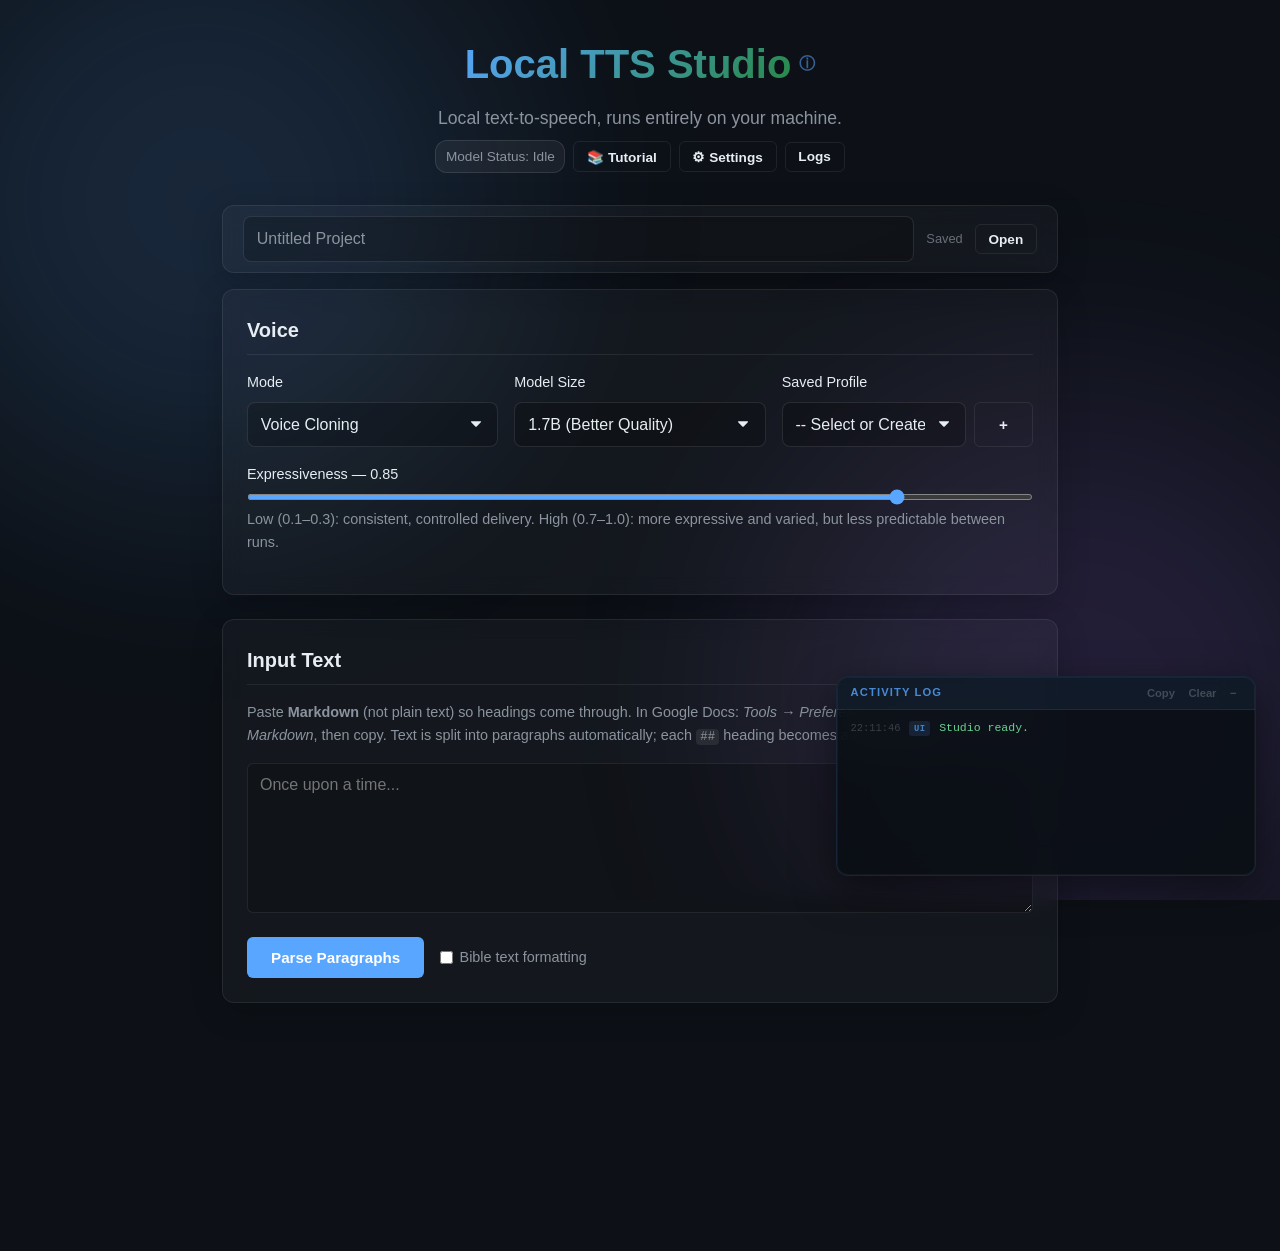
==== commit 54952aab: "feat: Local/Cloud generation toggle in the header A pill toggle (reusing the WAV/M4A style) appears " ====
--- a/static/index.html
+++ b/static/index.html
@@ -52,6 +52,11 @@
             <p class="subtitle">Local text-to-speech, runs entirely on your machine.</p>
             <div class="header-badges">
                 <span class="global-status-badge idle" id="global-status-badge">Model Status: Idle</span>
+                <div id="gen-location-toggle" class="format-toggle gen-loc-toggle hidden"
+                    title="Where audio is generated">
+                    <button class="format-btn" data-loc="local">&#128187; Local</button>
+                    <button class="format-btn" data-loc="cloud">&#9729;&#65039; Cloud</button>
+                </div>
                 <button id="btn-open-tutorial" class="secondary-btn small-btn" title="How to use this app">&#128218; Tutorial</button>
                 <button id="btn-open-settings" class="secondary-btn small-btn" title="Settings &amp; Diagnostics">&#9881; Settings</button>
                 <button id="btn-toggle-log" class="secondary-btn small-btn" title="Toggle Activity Log">Logs</button>
--- a/static/style.css
+++ b/static/style.css
@@ -484,6 +484,18 @@
     color: var(--primary);
 }
 
+/* Local/Cloud generation toggle in the header (only shown when a remote
+   server is configured) */
+.gen-loc-toggle .format-btn {
+    padding: 0.3rem 0.7rem;
+    font-size: 0.85rem;
+}
+
+.gen-loc-toggle .format-btn.active[data-loc="cloud"] {
+    background: rgba(47, 133, 90, 0.25);
+    color: #68d391;
+}
+
 .paragraphs-list {
     display: flex;
     flex-direction: column;
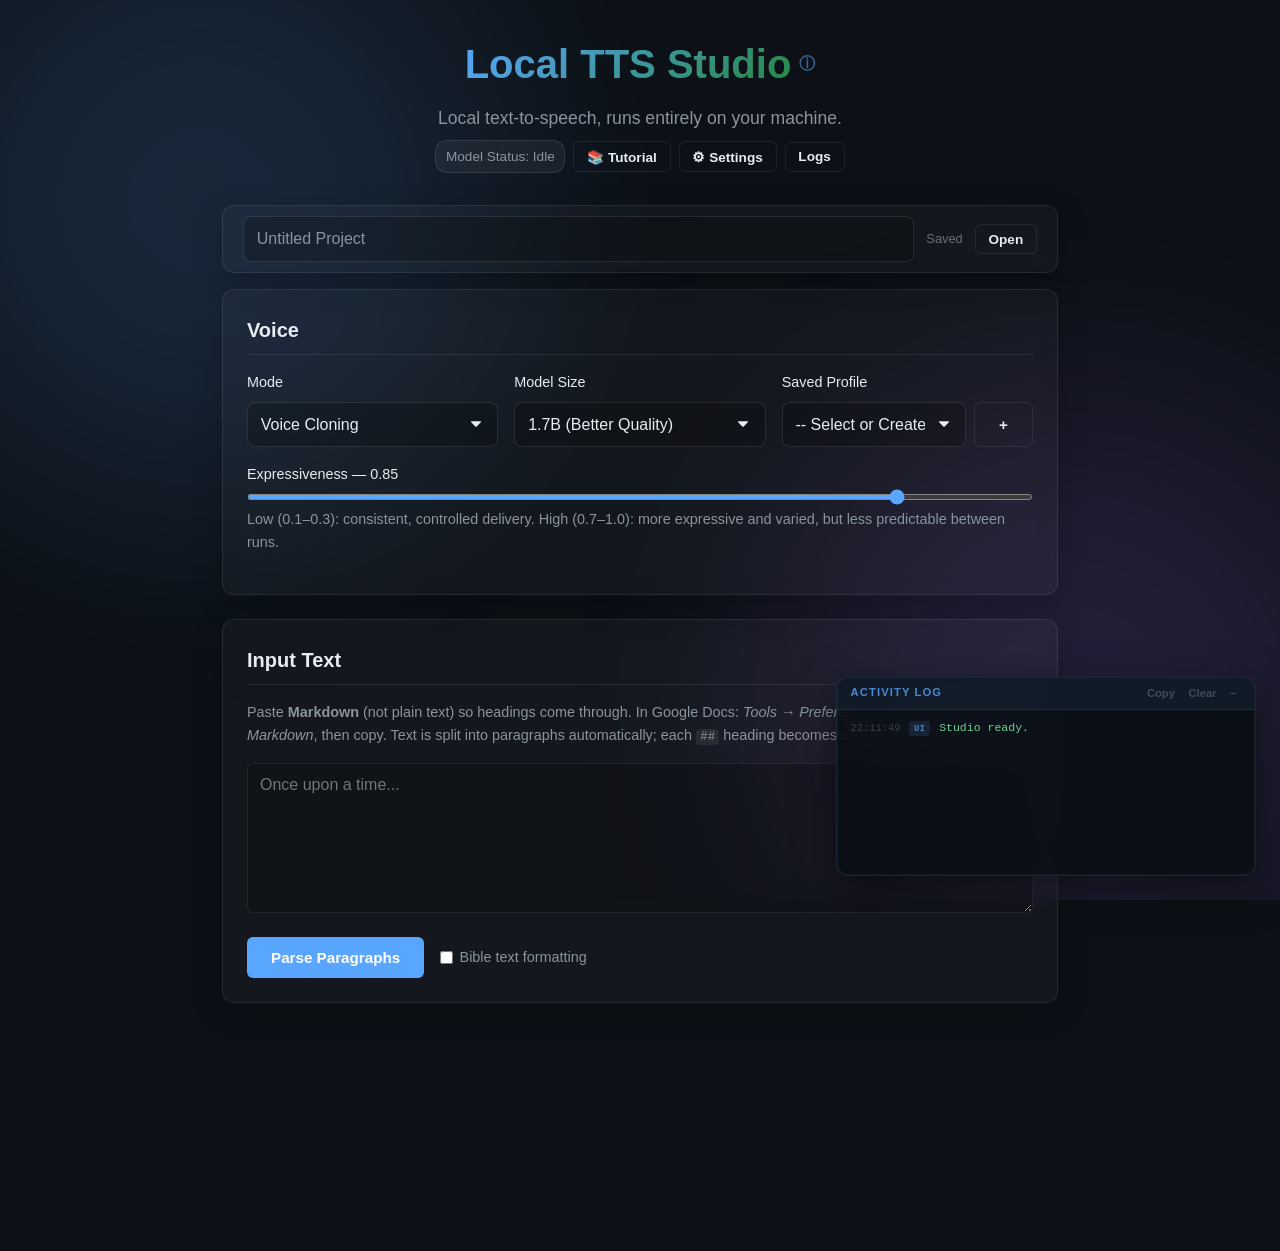
==== commit c0b8231f: "feat: browser access gate for server mode (token via cookie) Browsing a server-mode instance directl" ====
--- a/static/index.html
+++ b/static/index.html
@@ -189,6 +189,22 @@
     </div>
 
     <!-- Tutorial Modal -->
+    <!-- Access gate: shown only when the backend runs in server mode and no
+         valid token cookie is present (script.js probes /api/health on load). -->
+    <div id="access-gate-modal" class="modal hidden">
+        <div class="modal-content glass">
+            <div class="modal-header">
+                <h2>&#128273; Enter Access Code</h2>
+            </div>
+            <div class="modal-body">
+                <p>This TTS Studio server is private. Paste the access code you were given — you'll only need to do this once on this device.</p>
+                <input type="password" id="access-token-input" placeholder="Access code" autocomplete="off" style="width:100%; margin-top: 12px;">
+                <p id="access-gate-error" class="hidden" style="color: var(--error, #ff6b6b); margin-top: 8px;">That code wasn't accepted — check it and try again.</p>
+                <button id="btn-access-submit" class="primary-btn" style="margin-top: 12px;">Unlock</button>
+            </div>
+        </div>
+    </div>
+
     <div id="tutorial-modal" class="modal hidden">
         <div class="modal-content glass tutorial-modal-content">
             <div class="modal-header">
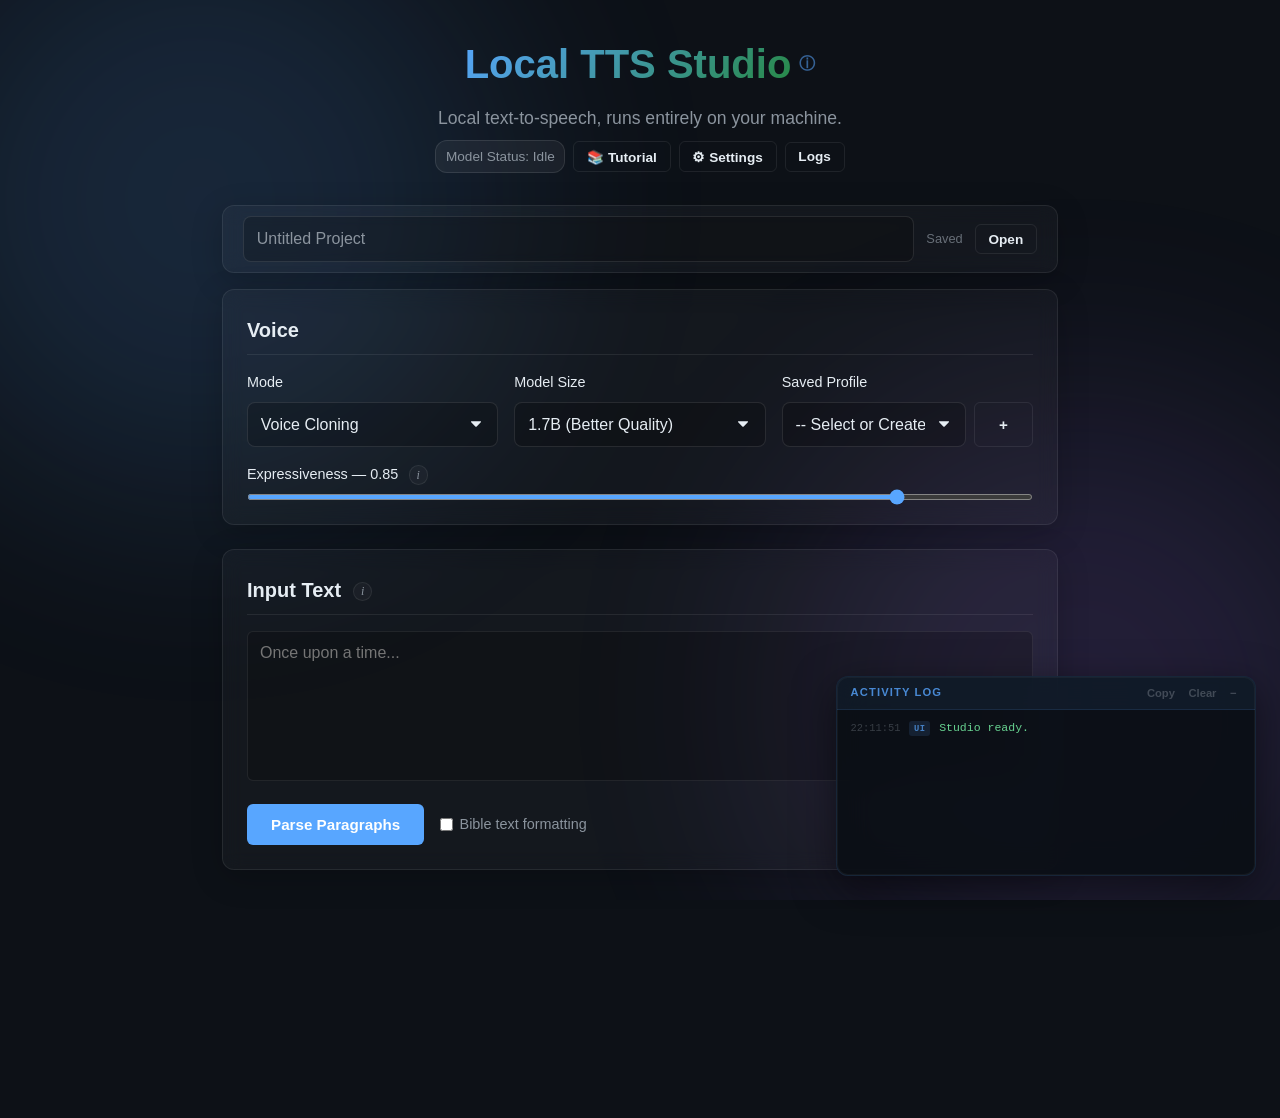
==== commit 85b5d5b3: "feat: hide slider and input help text behind info buttons The Expressiveness slider hint and the Inp" ====
--- a/static/index.html
+++ b/static/index.html
@@ -145,16 +145,22 @@
                     </div>
                     <!-- Temperature: applies to all modes -->
                     <div class="setting-item" style="grid-column: 1 / -1;">
-                        <label for="temperature-slider">Expressiveness &mdash; <span id="temperature-value">0.85</span></label>
+                        <label for="temperature-slider">Expressiveness &mdash; <span id="temperature-value">0.85</span>
+                            <button type="button" class="info-btn" data-info-target="hint-expressiveness"
+                                aria-expanded="false" title="What does this do?">i</button>
+                        </label>
                         <input type="range" id="temperature-slider" min="0.1" max="1.0" step="0.05" value="0.85">
-                        <p class="hint">Low (0.1–0.3): consistent, controlled delivery. High (0.7–1.0): more expressive and varied, but less predictable between runs.</p>
+                        <p class="hint hidden" id="hint-expressiveness">Low (0.1–0.3): consistent, controlled delivery. High (0.7–1.0): more expressive and varied, but less predictable between runs.</p>
                     </div>
                 </div>
             </section>
 
             <section class="input-panel glass">
-                <h2>Input Text</h2>
-                <p class="hint">Paste <strong>Markdown</strong> (not plain text) so headings come through. In Google Docs: <em>Tools → Preferences → Automatically detect Markdown</em>, then copy. Text is split into paragraphs automatically; each <code>##</code> heading becomes a chapter start.</p>
+                <h2>Input Text
+                    <button type="button" class="info-btn" data-info-target="hint-input-text"
+                        aria-expanded="false" title="Formatting tips">i</button>
+                </h2>
+                <p class="hint hidden" id="hint-input-text">Paste <strong>Markdown</strong> (not plain text) so headings come through. In Google Docs: <em>Tools → Preferences → Automatically detect Markdown</em>, then copy. Text is split into paragraphs automatically; each <code>##</code> heading becomes a chapter start.</p>
                 <textarea id="text-input" placeholder="Once upon a time..."></textarea>
                 <div class="parse-options">
                     <button id="btn-parse" class="primary-btn">Parse Paragraphs</button>
--- a/static/style.css
+++ b/static/style.css
@@ -278,6 +278,40 @@
     background: rgba(127, 127, 127, 0.18);
 }
 
+/* Small round "i" toggle next to a title; shows/hides its .hint paragraph */
+.info-btn {
+    display: inline-flex;
+    align-items: center;
+    justify-content: center;
+    width: 1.2rem;
+    height: 1.2rem;
+    padding: 0;          /* the global button rule's padding would stretch the circle */
+    font-weight: 400;
+    margin-left: 0.4rem;
+    border-radius: 50%;
+    border: 1px solid var(--glass-border);
+    background: var(--glass-bg);
+    color: var(--text-muted);
+    font-family: Georgia, 'Times New Roman', serif;
+    font-style: italic;
+    font-size: 0.75rem;
+    line-height: 1;
+    vertical-align: middle;
+    cursor: pointer;
+    transition: color 0.2s, border-color 0.2s, background 0.2s;
+}
+
+.info-btn:hover {
+    color: var(--text-main);
+    border-color: var(--primary);
+}
+
+.info-btn.open {
+    background: var(--primary);
+    border-color: var(--primary);
+    color: #fff;
+}
+
 .settings-grid {
     display: grid;
     grid-template-columns: repeat(auto-fill, minmax(200px, 1fr));
@@ -1478,4 +1512,105 @@
     word-break: break-word;
     max-height: 280px;
     overflow-y: auto;
-}+}
+/* ─── Mobile layout ─────────────────────────────────────────────────────────
+   The app is used in the browser on phones (teammates open the server URL),
+   so below ~640px everything reflows to a single column, controls wrap onto
+   their own rows, and the fixed activity log spans the width instead of a
+   420px panel that would overflow the viewport. */
+@media (max-width: 640px) {
+    .container {
+        padding: 1rem 0.9rem;
+        /* Clear the fixed activity log (160px) pinned to the bottom. */
+        padding-bottom: 12rem;
+    }
+
+    header {
+        margin-bottom: 1.25rem;
+    }
+
+    header h1 {
+        font-size: 1.75rem;
+    }
+
+    .subtitle {
+        font-size: 0.9rem;
+    }
+
+    /* Panels: trim the generous desktop padding so content isn't boxed in. */
+    .glass {
+        padding: 1.1rem;
+    }
+
+    /* Project bar: name on top, status/actions below. */
+    .project-bar {
+        flex-wrap: wrap;
+        padding: 10px 14px;
+    }
+
+    /* Paragraphs header: title on its own line, bulk actions wrap beneath. */
+    .paragraphs-header {
+        flex-direction: column;
+        align-items: stretch;
+        gap: 0.75rem;
+    }
+
+    .bulk-actions {
+        flex-wrap: wrap;
+        align-items: center;
+    }
+
+    /* This group carries an inline margin-left:1rem from the markup — reset it
+       so it aligns flush when it wraps onto its own row on narrow screens. */
+    #download-options {
+        margin-left: 0 !important;
+        flex-wrap: wrap;
+    }
+
+    /* Full-width primary actions are easier to tap. */
+    #btn-generate-all,
+    #btn-download-all {
+        flex: 1;
+        min-width: 140px;
+    }
+
+    /* Paragraph card action row: let the audio player take the full width on
+       its own line instead of being squeezed next to the status + button. */
+    .card-actions {
+        flex-wrap: wrap;
+        gap: 0.5rem;
+    }
+
+    .audio-player {
+        margin-left: 0;
+        width: 100%;
+        flex-basis: 100%;
+        order: 3;
+    }
+
+    /* Settings/voice grids collapse to one column. */
+    .settings-grid {
+        grid-template-columns: 1fr;
+    }
+
+    /* Activity log spans the bottom of the screen rather than a floating panel
+       wider than the viewport. */
+    .activity-log {
+        left: 0.75rem;
+        right: 0.75rem;
+        bottom: 0.75rem;
+        width: auto;
+        height: 160px;
+    }
+
+    /* Comfortable tap targets across the small utility buttons. */
+    .small-btn {
+        padding: 0.45rem 0.7rem;
+    }
+
+    /* Modals use nearly the full width on phones. */
+    .modal-content {
+        width: 94%;
+        padding: 1.25rem;
+    }
+}
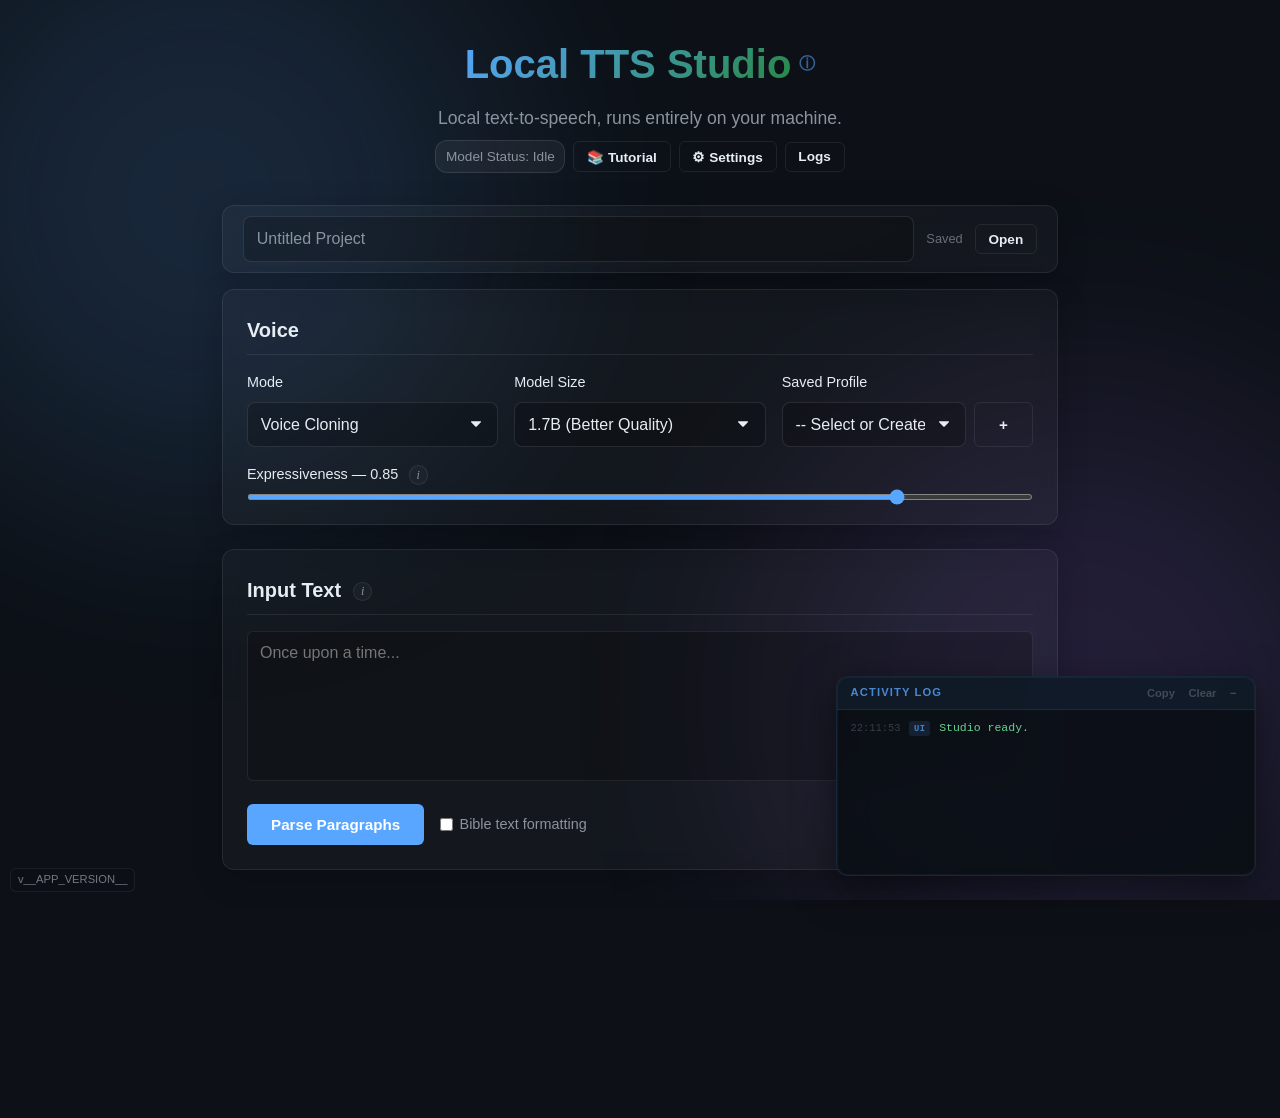
==== commit f278a189: "feat: always-visible version badge in bottom-left corner" ====
--- a/static/index.html
+++ b/static/index.html
@@ -421,6 +421,8 @@
         </div>
     </div>
 
+    <div class="version-badge">v__APP_VERSION__</div>
+
     <script src="/static/script.js?v=__APP_VERSION__"></script>
 </body>
 
--- a/static/style.css
+++ b/static/style.css
@@ -1614,3 +1614,20 @@
         padding: 1.25rem;
     }
 }
+
+/* Fixed version badge — always visible bottom-left so you can confirm at a
+   glance which build the server is running. */
+.version-badge {
+    position: fixed;
+    bottom: 8px;
+    left: 10px;
+    z-index: 200;
+    font-size: 0.7rem;
+    color: var(--text-muted);
+    background: var(--bg-color);
+    border: 1px solid var(--glass-border);
+    border-radius: 6px;
+    padding: 2px 7px;
+    opacity: 0.8;
+    pointer-events: none;
+}
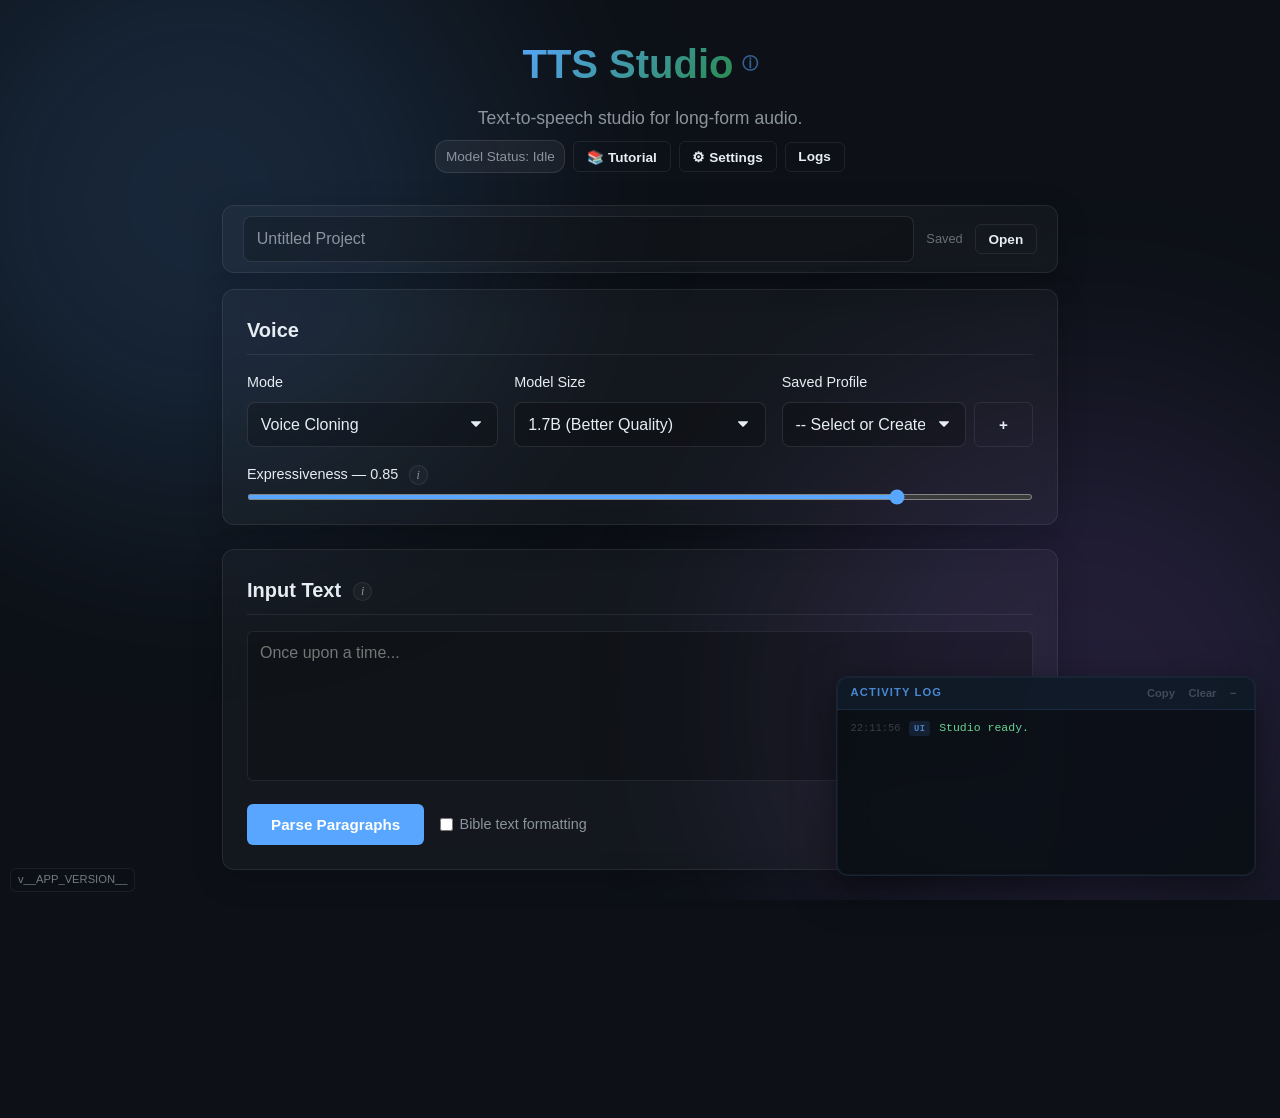
==== commit 0b6cc7ab: "feat: rename app to "TTS Studio" + bump to 3.8.8 Drop "Local" from the name everywhere — UI, window/" ====
--- a/static/index.html
+++ b/static/index.html
@@ -1,6 +1,6 @@
 <!DOCTYPE html>
 <!--
-  Local TTS Studio — single-page UI markup.
+  TTS Studio — single-page UI markup.
 
   The only HTML page in the app, served at "/" by the FastAPI backend (main.py).
   All behavior lives in static/script.js (loaded at the bottom of <body>) and all
@@ -13,7 +13,7 @@
 <head>
     <meta charset="UTF-8">
     <meta name="viewport" content="width=device-width, initial-scale=1.0">
-    <title>Local TTS Studio</title>
+    <title>TTS Studio</title>
     <link rel="stylesheet" href="/static/style.css?v=__APP_VERSION__">
 </head>
 
@@ -36,7 +36,7 @@
     <div class="container">
         <header>
             <div class="header-top">
-                <h1>Local TTS Studio
+                <h1>TTS Studio
                     <span class="info-tooltip" id="info-btn" title="">
                         <span class="info-icon">&#9432;</span>
                         <span class="info-popover">
@@ -49,7 +49,7 @@
                     </span>
                 </h1>
             </div>
-            <p class="subtitle">Local text-to-speech, runs entirely on your machine.</p>
+            <p class="subtitle">Text-to-speech studio for long-form audio.</p>
             <div class="header-badges">
                 <span class="global-status-badge idle" id="global-status-badge">Model Status: Idle</span>
                 <div id="gen-location-toggle" class="format-toggle gen-loc-toggle hidden"
@@ -214,7 +214,7 @@
     <div id="tutorial-modal" class="modal hidden">
         <div class="modal-content glass tutorial-modal-content">
             <div class="modal-header">
-                <h2>&#128218; How to Use Local TTS Studio</h2>
+                <h2>&#128218; How to Use TTS Studio</h2>
                 <button id="btn-close-tutorial-modal" class="close-btn">&times;</button>
             </div>
             <div class="modal-body">
@@ -244,8 +244,7 @@
                         <strong>Generate audio</strong>
                         <p>Click <strong>Generate All</strong> (or <kbd>&#8984;+Enter</kbd>) to synthesize every
                             paragraph, or use each card's <strong>Generate</strong> button one at a time. The
-                            first run downloads the model, which can take a few minutes &mdash; after that
-                            everything runs offline.</p>
+                            first run downloads the model, which can take a few minutes.</p>
                     </div>
                 </div>
                 <div class="tutorial-step">
--- a/static/style.css
+++ b/static/style.css
@@ -1,5 +1,5 @@
 /*
- * Local TTS Studio — stylesheet.
+ * TTS Studio — stylesheet.
  *
  * The single stylesheet for index.html. Implements the app's dark
  * "glassmorphism" theme (GitHub-dark-inspired palette). All colors, radii, and
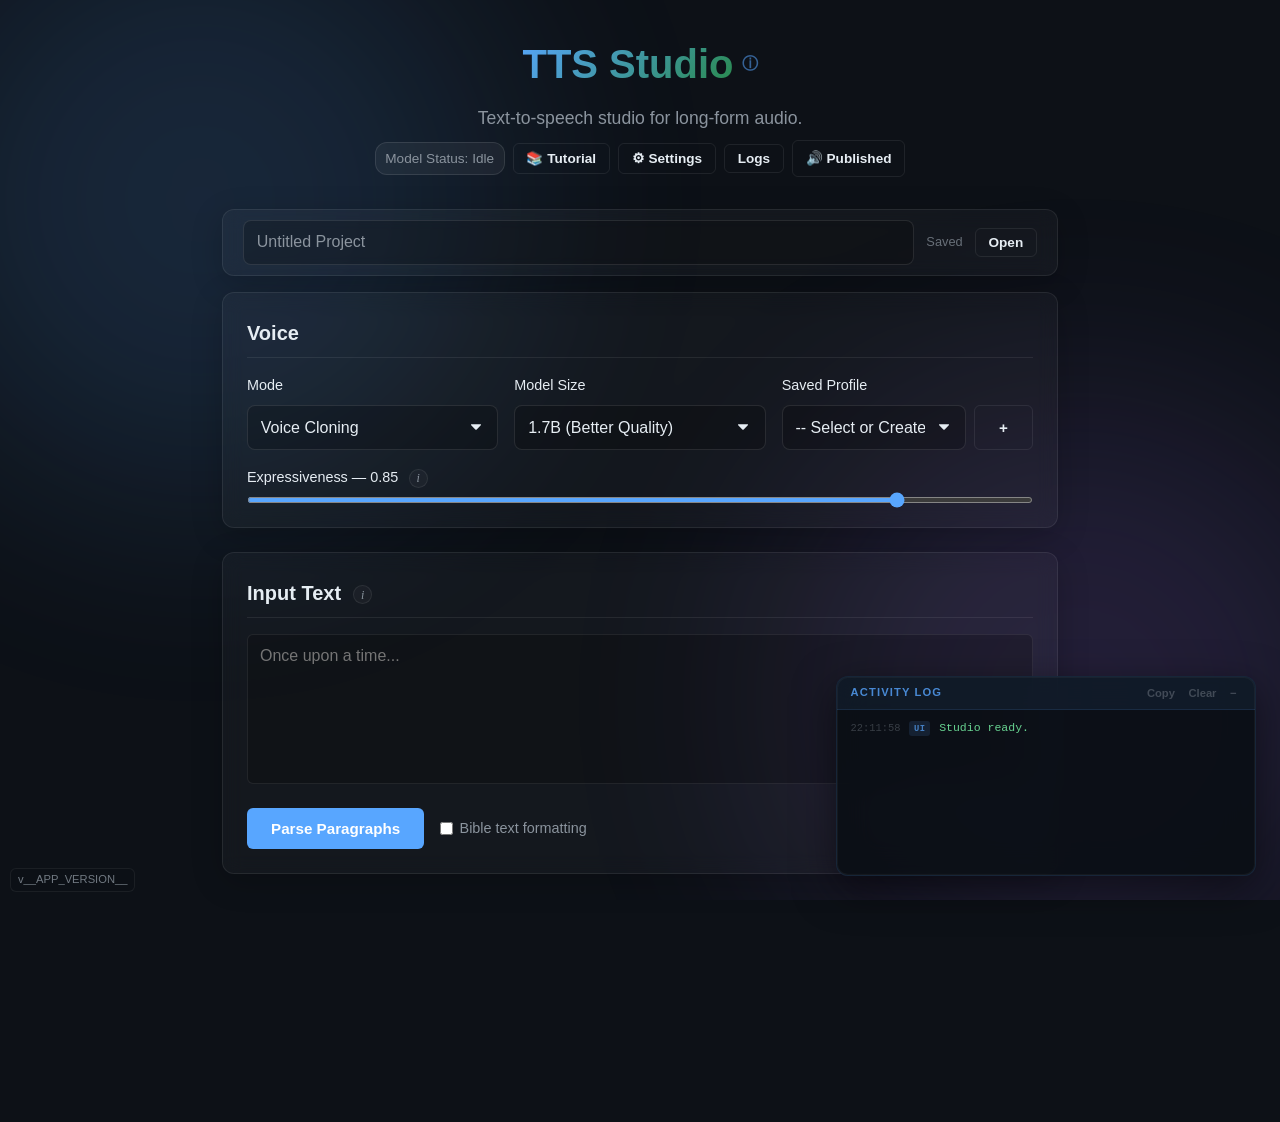
==== commit db9acca6: "feat(ui): add a Published page listing what the doc watcher attached /publishes shows every live Wor" ====
--- a/static/index.html
+++ b/static/index.html
@@ -60,6 +60,7 @@
                 <button id="btn-open-tutorial" class="secondary-btn small-btn" title="How to use this app">&#128218; Tutorial</button>
                 <button id="btn-open-settings" class="secondary-btn small-btn" title="Settings &amp; Diagnostics">&#9881; Settings</button>
                 <button id="btn-toggle-log" class="secondary-btn small-btn" title="Toggle Activity Log">Logs</button>
+                <a href="/publishes" class="link-btn secondary-btn small-btn" title="Audio the Google Doc watcher attached to WordPress">&#128266; Published</a>
             </div>
         </header>
 
--- a/static/style.css
+++ b/static/style.css
@@ -420,6 +420,17 @@
     transform: translateY(-1px);
 }
 
+/* A link that looks like a button (the header's "Published" page link). */
+a.link-btn {
+    font-weight: 600;
+    border-radius: 6px;
+    display: inline-flex;
+    align-items: center;
+    gap: 0.5rem;
+    text-decoration: none;
+    transition: all 0.2s ease;
+}
+
 .secondary-btn {
     background: transparent;
     border: 1px solid var(--glass-border);
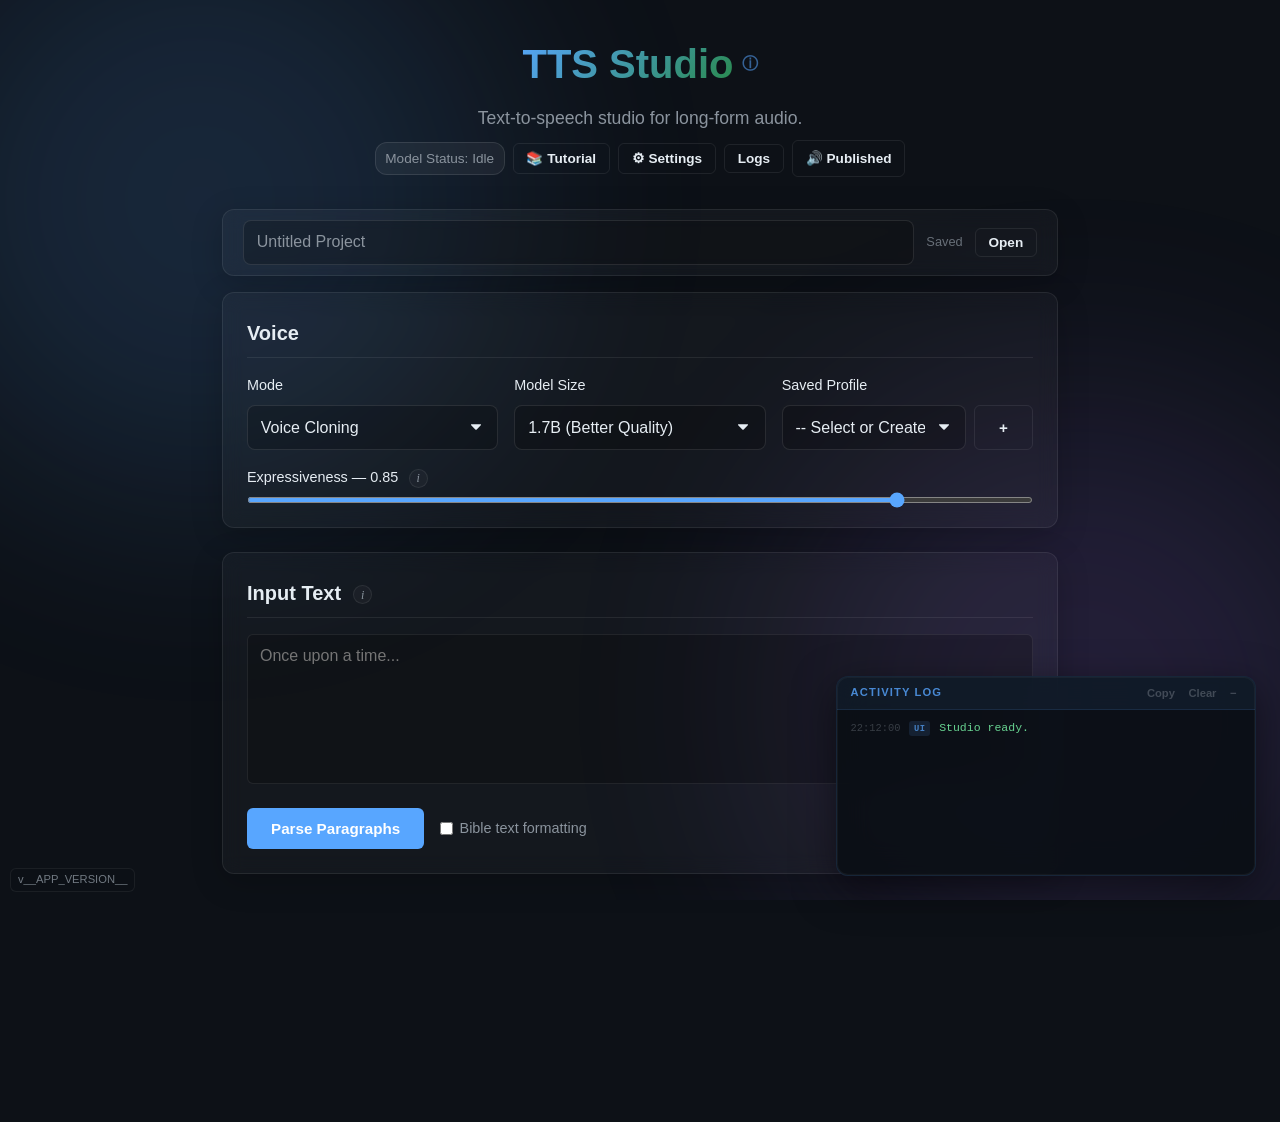
==== commit 33f92192: "feat: show the backfill queue on the Published button and page The Published button now reads "· N l" ====
--- a/static/index.html
+++ b/static/index.html
@@ -60,7 +60,7 @@
                 <button id="btn-open-tutorial" class="secondary-btn small-btn" title="How to use this app">&#128218; Tutorial</button>
                 <button id="btn-open-settings" class="secondary-btn small-btn" title="Settings &amp; Diagnostics">&#9881; Settings</button>
                 <button id="btn-toggle-log" class="secondary-btn small-btn" title="Toggle Activity Log">Logs</button>
-                <a href="/publishes" class="link-btn secondary-btn small-btn" title="Audio the Google Doc watcher attached to WordPress">&#128266; Published</a>
+                <a href="/publishes" id="btn-published" class="link-btn secondary-btn small-btn" title="Audio the Google Doc watcher attached to WordPress">&#128266; Published<span id="pub-queue-count" class="pub-queue-count hidden"></span></a>
             </div>
         </header>
 
--- a/static/style.css
+++ b/static/style.css
@@ -421,6 +421,8 @@
 }
 
 /* A link that looks like a button (the header's "Published" page link). */
+.pub-queue-count { font-variant-numeric: tabular-nums; opacity: 0.85; }
+
 a.link-btn {
     font-weight: 600;
     border-radius: 6px;
